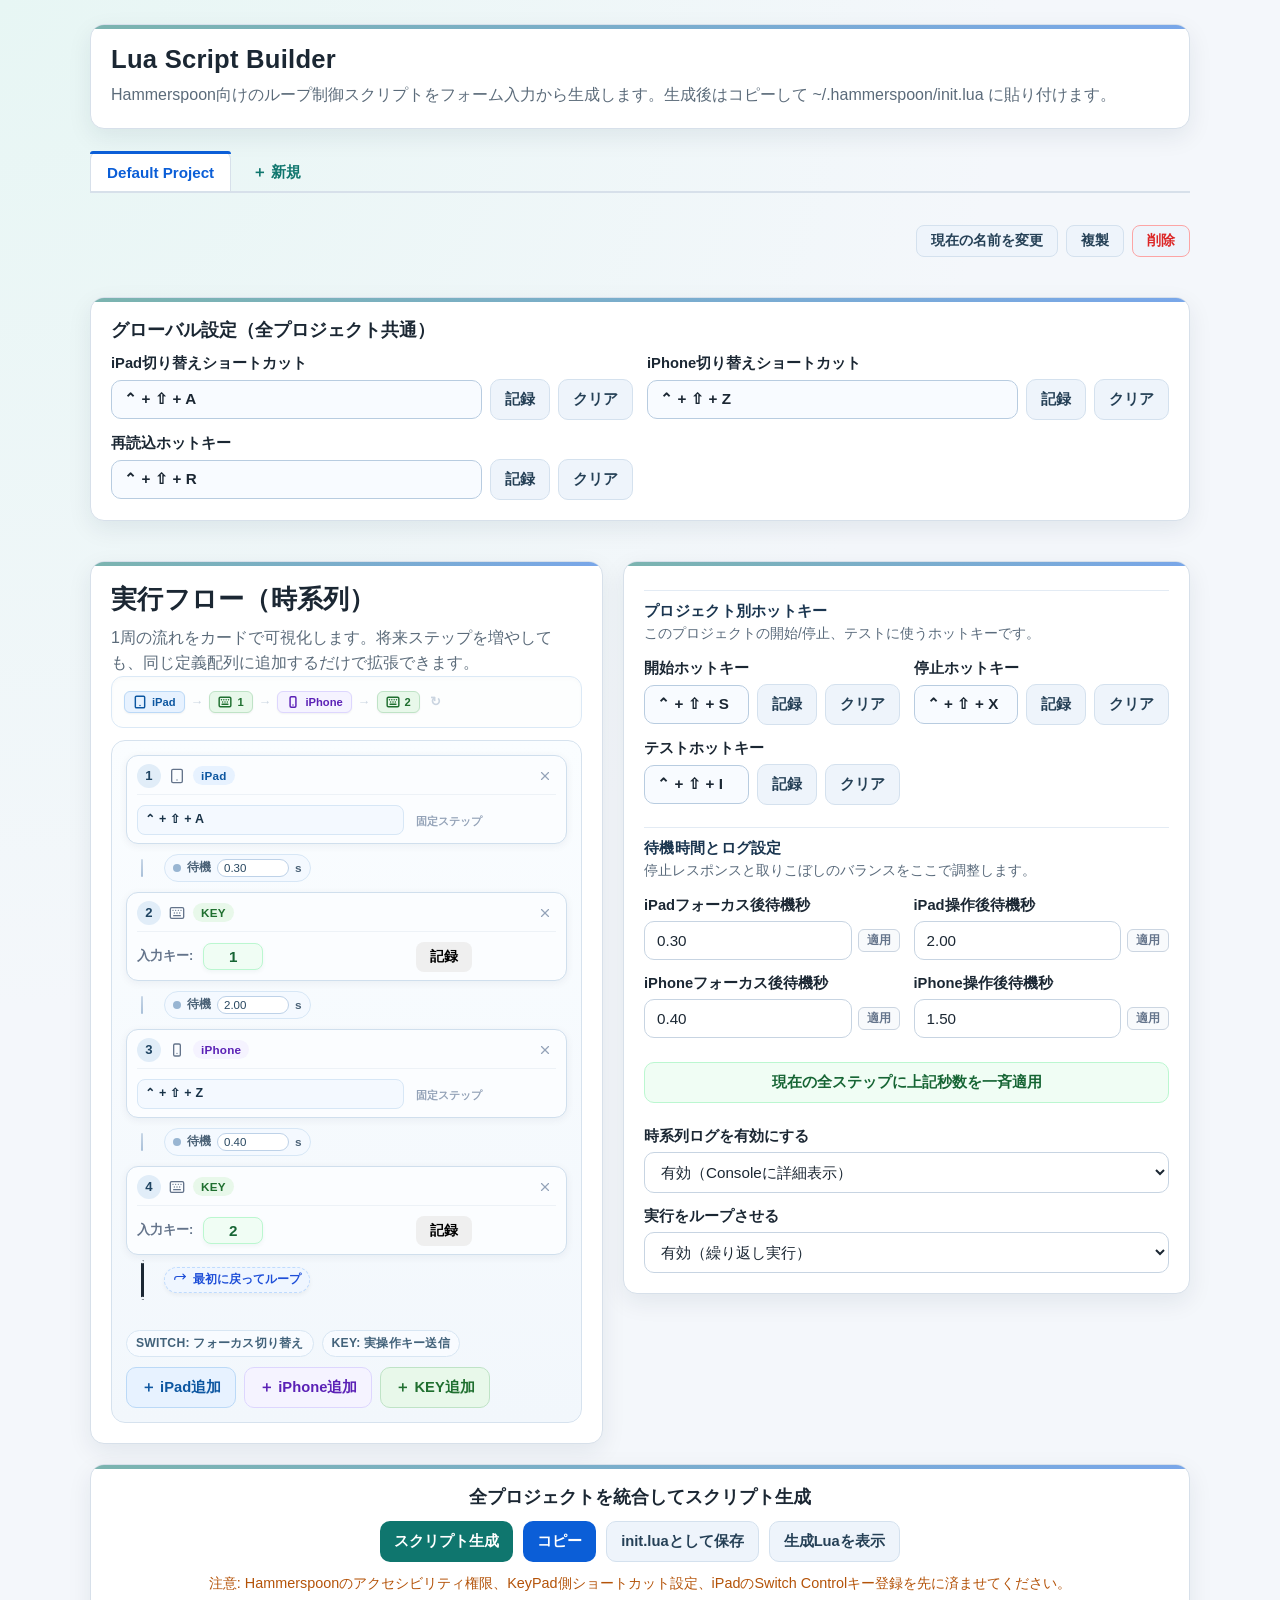
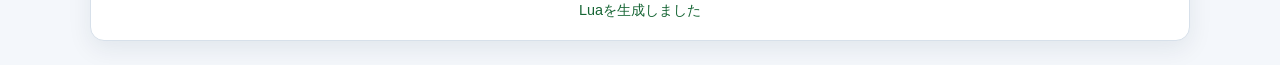
==== lua-script-builder.html @ 2d15adda "feat: Implement multi-project support and tabbed UI" ====
<!doctype html>
<html lang="ja">
<head>
  <meta charset="UTF-8">
  <meta name="viewport" content="width=device-width, initial-scale=1.0">
  <title>Lua Script Builder for Hammerspoon</title>
  <style>
    :root {
      --bg: #f4f7fb;
      --surface: #ffffff;
      --surface-soft: #fbfdff;
      --ink: #1b2733;
      --muted: #5b6b7a;
      --line: #d7e0ea;
      --accent: #0f766e;
      --accent-2: #0b5ed7;
      --warn: #b45309;
      --ok: #166534;
      --radius: 12px;
      --font-ui: "SF Pro Text", "Hiragino Sans", "Hiragino Kaku Gothic ProN", "Yu Gothic UI", "Yu Gothic", "Meiryo", -apple-system, BlinkMacSystemFont, sans-serif;
      --font-heading: "SF Pro Display", "Avenir Next", "Hiragino Sans", "Yu Gothic UI", sans-serif;
      --font-hotkey: -apple-system, BlinkMacSystemFont, "SF Pro Text", "SF Pro Symbols", "Apple Symbols", "Helvetica Neue", sans-serif;
    }

    * {
      box-sizing: border-box;
    }

    body {
      margin: 0;
      padding: 24px;
      font-family: var(--font-ui);
      background: radial-gradient(circle at 0% 0%, #e7f6f4 0%, var(--bg) 48%),
                  linear-gradient(135deg, #f7fbff 0%, #f4f7fb 100%);
      color: var(--ink);
    }

    .wrap {
      max-width: 1100px;
      margin: 0 auto;
      display: grid;
      gap: 20px;
      grid-template-columns: 1fr;
    }

    .main-columns {
      display: grid;
      gap: 20px;
      grid-template-columns: minmax(320px, 0.95fr) minmax(420px, 1.05fr);
      align-items: start;
    }

    .card {
      background: var(--surface);
      border: 1px solid var(--line);
      border-radius: 14px;
      box-shadow: 0 8px 24px rgba(18, 38, 63, 0.08);
      padding: 20px;
      position: relative;
      overflow: hidden;
    }

    .card::before {
      content: "";
      position: absolute;
      inset: 0 auto auto 0;
      width: 100%;
      height: 4px;
      background: linear-gradient(90deg, #0f766e 0%, #0b5ed7 100%);
      opacity: 0.55;
    }

    h1 {
      margin: 0 0 8px;
      font-size: 1.6rem;
      letter-spacing: 0.01em;
      font-family: var(--font-heading);
      font-weight: 700;
    }

    p {
      margin: 0;
      color: var(--muted);
      line-height: 1.6;
    }

    .grid {
      display: grid;
      gap: 14px;
      grid-template-columns: repeat(2, minmax(0, 1fr));
    }

    .span-2 {
      grid-column: 1 / -1;
    }

    .section-title {
      margin: 8px 0 0;
      padding-top: 8px;
      border-top: 1px solid #e3ebf4;
      font-size: 0.95rem;
      font-weight: 800;
      color: #1b3650;
      letter-spacing: 0.02em;
      font-family: var(--font-heading);
    }

    .section-note {
      margin: 0;
      font-size: 0.86rem;
      color: #5a6b7c;
    }

    .flow {
      margin: 0;
      padding-left: 20px;
      display: grid;
      gap: 8px;
    }

    .flow li {
      color: #1b2733;
      line-height: 1.45;
    }

    .flow strong {
      color: #0f5e92;
      font-weight: 700;
    }

    .flow-shell {
      margin-top: 12px;
      border: 1px solid #d6e2ee;
      border-radius: 14px;
      background: linear-gradient(180deg, #fafdff 0%, #f2f7fc 100%);
      padding: 14px;
    }

    .flow-track {
      display: grid;
      grid-template-columns: 1fr;
      gap: 10px;
    }

    .flow-step {
      border: 1px solid #d0dfed;
      background: var(--surface-soft);
      border-radius: 12px;
      padding: 8px 10px;
      box-shadow: 0 2px 8px rgba(18, 38, 63, 0.06);
      display: grid;
      gap: 6px;
    }

    .flow-step.dragging {
      opacity: 0.55;
      border-color: #86afd6;
      box-shadow: 0 0 0 2px #d8e8f8;
    }

    .flow-step.drop-before {
      box-shadow: inset 0 3px 0 #4d89c8;
    }

    .flow-step.drop-after {
      box-shadow: inset 0 -3px 0 #4d89c8;
    }

    .flow-connector {
      display: grid;
      grid-template-columns: 28px 1fr;
      gap: 8px;
      align-items: center;
      padding: 0 2px;
    }

    .flow-connector-dot {
      width: 6px;
      height: 6px;
      background: #94a3b8;
      border-radius: 50%;
    }

    /* Loop Indicator */
    .flow-loop-connector {
      margin-top: -5px;
      margin-bottom: 20px;
    }
    .flow-loop-line {
      border-left-style: dashed !important;
      height: 40px !important;
    }
    .flow-loop-pill {
      background: #eff6ff !important;
      color: #1d4ed8 !important;
      border: 1px dashed #bfdbfe !important;
      font-weight: 700;
      box-shadow: 0 2px 4px rgba(0,0,0,0.05);
    }

    .flow-connector-line {
      width: 2px;
      height: 18px;
      margin: 0 auto;
      border-radius: 999px;
      background: linear-gradient(180deg, #c8d7e7 0%, #a8bfd8 100%);
    }

    .flow-connector-pill {
      display: inline-flex;
      align-items: center;
      gap: 6px;
      width: fit-content;
      padding: 4px 8px;
      border-radius: 999px;
      background: #f4f9ff;
      border: 1px solid #d7e7f6;
      color: #4b6277;
      font-size: 0.74rem;
      font-weight: 700;
    }

    .flow-connector-pill input {
      width: 72px;
      padding: 2px 6px;
      font-size: 0.72rem;
      border-radius: 999px;
      border: 1px solid #bed2e8;
      background: #fff;
      color: #294861;
    }

    .flow-connector-dot {
      width: 8px;
      height: 8px;
      border-radius: 999px;
      background: #98b5d2;
      flex: 0 0 auto;
    }

    .flow-step-header {
      display: flex;
      align-items: center;
      justify-content: space-between;
      border-bottom: 1px solid #edf2f7;
      padding-bottom: 6px;
      margin-bottom: 4px;
    }

    .flow-step-title {
      display: flex;
      align-items: center;
      gap: 8px;
    }

    .flow-step-title svg {
      color: #64748b;
    }

    .flow-index {
      width: 24px;
      height: 24px;
      border-radius: 999px;
      background: #e1edf8;
      color: #1f4462;
      font-weight: 800;
      font-size: 0.82rem;
      display: inline-flex;
      align-items: center;
      justify-content: center;
      flex: 0 0 auto;
    }

    .flow-kind {
      font-size: 0.73rem;
      font-weight: 800;
      border-radius: 999px;
      padding: 3px 8px;
      letter-spacing: 0.02em;
    }

    .flow-kind-move {
      background: #e7f2ff;
      color: #0d57a1;
    }

    .flow-kind-iphone {
      background: #f5f3ff;
      color: #5b21b6;
    }

    .flow-kind-wait {
      background: #fff5db;
      color: #8e5a00;
    }

    .flow-kind-key {
      background: #e8f8ea;
      color: #1f6f2f;
    }



    .flow-value {
      margin: 0;
      padding: 4px 7px;
      border-radius: 8px;
      background: #f4f9ff;
      border: 1px solid #d7e7f6;
      font-family: Menlo, Monaco, Consolas, monospace;
      font-size: 0.78rem;
      color: #183247;
      white-space: nowrap;
      overflow: hidden;
      text-overflow: ellipsis;
    }

    /* Mini Flow Styles */
    .mini-flow-container {
      display: flex;
      flex-wrap: wrap;
      align-items: center;
      gap: 6px;
      padding: 12px;
      background: #fdfefe;
      border: 1px solid #dbe9f6;
      border-radius: 12px;
      margin-bottom: 12px;
      min-height: 52px;
      box-shadow: inset 0 2px 4px rgba(0,0,0,0.02);
    }

    .mini-step {
      display: flex;
      align-items: center;
      gap: 5px;
      padding: 3px 8px;
      border-radius: 6px;
      font-size: 0.7rem;
      font-weight: 800;
      white-space: nowrap;
      box-shadow: 0 1px 2px rgba(0,0,0,0.05);
    }

    .mini-step svg {
      width: 14px;
      height: 14px;
    }

    .mini-step-move { background: #e7f2ff; color: #0d57a1; border: 1px solid #bbd9f7; }
    .mini-step-iphone { background: #f5f3ff; color: #5b21b6; border: 1px solid #ddd6fe; }
    .mini-step-key { background: #e8f8ea; color: #1f6f2f; border: 1px solid #bfe3c6; }

    .mini-arrow {
      color: #cbd5e1;
      font-size: 0.8rem;
    }

    .flow-value-hotkey {
      font-family: var(--font-hotkey);
      font-weight: 600;
      letter-spacing: 0.02em;
    }

    .flow-step-body {
      display: grid;
      grid-template-columns: 1fr auto;
      gap: 12px;
      align-items: center;
    }

    .flow-value-container {
      flex: 1;
      min-width: 0;
    }

    .flow-edit-inline {
      flex: 0 0 auto;
      width: 140px;
    }

    .step-input {
      padding: 4px 8px;
      font-size: 0.8rem;
      border-radius: 6px;
      width: 100%;
      border: 1px solid #c7d4e2;
    }

    .icon-btn {
      padding: 4px;
      display: flex;
      align-items: center;
      justify-content: center;
      border-radius: 6px;
      background: transparent;
      border: none;
      color: #94a3b8;
      cursor: pointer;
    }

    .icon-btn:hover {
      background: #fee2e2;
      color: #ef4444;
    }

    .btn-apply-small {
      padding: 3px 8px;
      font-size: 0.72rem;
      border-radius: 6px;
      background: #f8fafc;
      border: 1px solid #cbd5e1;
      color: #64748b;
      cursor: pointer;
      font-weight: 700;
      white-space: nowrap;
      transition: all 0.15s;
    }

    .btn-apply-small:hover {
      background: #eff6ff;
      border-color: #3b82f6;
      color: #2563eb;
    }

    .input-with-btn {
      display: flex;
      gap: 6px;
      align-items: center;
    }

    .input-with-btn input {
      flex: 1;
      min-width: 0;
    }

    .flow-footer {
      margin-top: 10px;
      display: flex;
      flex-wrap: wrap;
      gap: 8px;
    }

    .flow-actions {
      margin-top: 10px;
      display: flex;
      gap: 8px;
      align-items: center;
      flex-wrap: wrap;
    }

    .flow-add-btn {
      font-weight: 800;
    }

    #btnFlowAddIPad {
      background: #e7f2ff;
      color: #0d57a1;
      border: 1px solid #bbd9f7;
    }

    #btnFlowAddIPhone {
      background: #f5f3ff;
      color: #5b21b6;
      border: 1px solid #ddd6fe;
    }

    #btnFlowAddKey {
      background: #e8f8ea;
      color: #1f6f2f;
      border: 1px solid #bfe3c6;
    }



    .flow-pill {
      padding: 4px 9px;
      border-radius: 999px;
      border: 1px solid #d8e6f3;
      background: #f8fbff;
      color: #42627a;
      font-size: 0.76rem;
      font-weight: 700;
      letter-spacing: 0.02em;
    }

    .row {
      display: grid;
      gap: 6px;
    }

    label {
      font-size: 0.92rem;
      color: var(--ink);
      font-weight: 600;
    }

    input, select {
      width: 100%;
      padding: 10px 12px;
      border: 1px solid #c7d4e2;
      border-radius: 10px;
      font-size: 0.95rem;
      color: var(--ink);
      background: #fff;
    }

    .hotkey-controls {
      display: grid;
      grid-template-columns: minmax(0, 1fr) auto auto;
      gap: 8px;
      align-items: center;
    }

    .hotkey-display {
      background: #f8fbff;
      border-color: #b8cce0;
      font-family: var(--font-hotkey);
      font-weight: 600;
      letter-spacing: 0.01em;
    }

    .record-btn.recording {
      background: #9a3412;
      color: #fff;
    }

    .step-key-row {
      display: flex;
      align-items: center;
      gap: 8px;
    }

    .step-key-badge {
      background: #f0fdf4;
      color: #166534;
      padding: 4px 12px;
      border-radius: 8px;
      font-family: var(--font-hotkey);
      font-weight: 800;
      font-size: 0.95rem;
      border: 1px solid #bbf7d0;
      min-width: 60px;
      text-align: center;
      box-shadow: 0 2px 4px rgba(22, 101, 52, 0.05);
    }

    .step-key-label-group {
      display: flex;
      align-items: center;
      gap: 10px;
    }

    .step-key-label {
      font-size: 0.8rem;
      color: #64748b;
      font-weight: 600;
    }

    .btn-small {
      padding: 6px 14px !important;
      font-size: 0.85rem !important;
      min-height: auto !important;
      font-weight: 700 !important;
      border-radius: 8px !important;
    }

    .mods {
      display: flex;
      gap: 12px;
      flex-wrap: wrap;
      margin-top: 4px;
    }

    .mods label {
      font-weight: 500;
      border: 1px solid #c7d4e2;
      border-radius: 999px;
      padding: 6px 10px;
      display: inline-flex;
      align-items: center;
      gap: 6px;
      cursor: pointer;
      user-select: none;
      background: #fbfdff;
    }

    .mods input {
      width: auto;
      margin: 0;
    }

    .actions {
      display: flex;
      flex-wrap: wrap;
      gap: 10px;
      margin-top: 8px;
    }

    button {
      border: 0;
      border-radius: 10px;
      padding: 10px 14px;
      font-size: 0.92rem;
      font-weight: 700;
      cursor: pointer;
      transition: transform 0.08s ease, opacity 0.15s ease;
    }

    button:hover {
      opacity: 0.9;
    }

    button:active {
      transform: translateY(1px);
    }

    .btn-main {
      background: var(--accent);
      color: #fff;
    }

    .btn-sub {
      background: var(--accent-2);
      color: #fff;
    }

    .btn-ghost {
      background: #eef4fb;
      color: #254056;
      border: 1px solid #d4e1ee;
    }

    .hint {
      margin-top: 8px;
      font-size: 0.9rem;
      color: var(--warn);
    }

    .ok {
      margin-top: 8px;
      font-size: 0.9rem;
      color: var(--ok);
      min-height: 1.2em;
    }

    textarea {
      width: 100%;
      min-height: 360px;
      border: 1px solid #c7d4e2;
      border-radius: 10px;
      padding: 12px;
      font-family: Menlo, Monaco, Consolas, monospace;
      font-size: 0.86rem;
      line-height: 1.5;
      color: #13222f;
      background: #fbfdff;
      resize: vertical;
    }

    .output-card {
      transition: opacity 0.18s ease;
    }

    .output-card.hidden {
      display: none;
    }

    @media (max-width: 860px) {
      .grid {
        grid-template-columns: 1fr;
      }

      .main-columns {
        grid-template-columns: 1fr;
      }

      .flow-step-body {
        grid-template-columns: 1fr;
      }

      .flow-edit-inline {
        width: 100%;
      }

      body {
        padding: 14px;
      }
    }

    .tabs-container {
      display: flex;
      gap: 4px;
      overflow-x: auto;
      border-bottom: 2px solid #d7e0ea;
      margin-bottom: 12px;
      padding-bottom: 0;
    }

    .tab {
      padding: 10px 16px;
      background: transparent;
      border: 1px solid transparent;
      border-bottom: none;
      border-radius: 8px 8px 0 0;
      color: #5b6b7a;
      font-weight: 600;
      cursor: pointer;
      font-size: 0.95rem;
      white-space: nowrap;
      position: relative;
      bottom: -2px;
    }

    .tab:hover {
      background: #eef4fb;
    }

    .tab.active {
      background: var(--surface);
      color: var(--accent-2);
      border-color: #d7e0ea;
      border-bottom-color: var(--surface);
      font-weight: 800;
    }
    
    .tab.active::before {
      content: "";
      position: absolute;
      top: -1px;
      left: -1px;
      right: -1px;
      height: 3px;
      background: var(--accent-2);
      border-radius: 8px 8px 0 0;
    }

    .tab-add {
      color: var(--accent);
    }
  </style>
</head>
<body>
  <div class="wrap">
    <section class="card">
      <h1>Lua Script Builder</h1>
      <p>Hammerspoon向けのループ制御スクリプトをフォーム入力から生成します。生成後はコピーして ~/.hammerspoon/init.lua に貼り付けます。</p>
    </section>

    <div class="tabs-container" id="projectTabs"></div>
    <div style="display: flex; gap: 8px; justify-content: flex-end; margin-bottom: 20px;">
      <button id="btnRenameProject" class="btn-ghost btn-small">現在の名前を変更</button>
      <button id="btnDuplicateProject" class="btn-ghost btn-small">複製</button>
      <button id="btnDeleteProject" class="btn-ghost btn-small" style="color: #dc2626; border-color: #fca5a5;">削除</button>
    </div>

    <section class="card" style="margin-bottom: 20px;">
      <h2 style="font-size: 1.1rem; margin-top: 0; margin-bottom: 12px; font-family: var(--font-heading);">グローバル設定（全プロジェクト共通）</h2>
      <div class="grid">
        <div class="row">
          <label for="ipadMoveHotkeyDisplay">iPad切り替えショートカット</label>
          <div class="hotkey-controls">
            <input id="ipadMoveHotkeyDisplay" class="hotkey-display" readonly />
            <button type="button" class="btn-ghost record-btn" data-hotkey="ipadMove">記録</button>
            <button type="button" class="btn-ghost clear-btn" data-hotkey="ipadMove">クリア</button>
          </div>
        </div>
        <div class="row">
          <label for="iphoneMoveHotkeyDisplay">iPhone切り替えショートカット</label>
          <div class="hotkey-controls">
            <input id="iphoneMoveHotkeyDisplay" class="hotkey-display" readonly />
            <button type="button" class="btn-ghost record-btn" data-hotkey="iphoneMove">記録</button>
            <button type="button" class="btn-ghost clear-btn" data-hotkey="iphoneMove">クリア</button>
          </div>
        </div>
        <div class="row">
          <label for="reloadHotkeyDisplay">再読込ホットキー</label>
          <div class="hotkey-controls">
            <input id="reloadHotkeyDisplay" class="hotkey-display" readonly />
            <button type="button" class="btn-ghost record-btn" data-hotkey="reload">記録</button>
            <button type="button" class="btn-ghost clear-btn" data-hotkey="reload">クリア</button>
          </div>
        </div>
      </div>
    </section>

      <div class="main-columns">
        <section class="card">
          <h1>実行フロー（時系列）</h1>
          <p>1周の流れをカードで可視化します。将来ステップを増やしても、同じ定義配列に追加するだけで拡張できます。</p>
          <div class="mini-flow-container" id="miniFlow"></div>
          <div class="flow-shell">
            <div class="flow-track" id="flowTrack"></div>
            <div class="flow-footer">
              <span class="flow-pill">SWITCH: フォーカス切り替え</span>
              <span class="flow-pill">KEY: 実操作キー送信</span>
            </div>
             <div class="flow-actions">
               <button type="button" class="flow-add-btn" id="btnFlowAddIPad">＋ iPad追加</button>
               <button type="button" class="flow-add-btn" id="btnFlowAddIPhone">＋ iPhone追加</button>
               <button type="button" class="flow-add-btn" id="btnFlowAddKey">＋ KEY追加</button>
             </div>
        </div>
        </section>

        <section class="card">
          <div class="grid">
            <div class="span-2">
              <p class="section-title">プロジェクト別ホットキー</p>
              <p class="section-note">このプロジェクトの開始/停止、テストに使うホットキーです。</p>
            </div>

            <div class="row">
              <label for="startHotkeyDisplay">開始ホットキー</label>
              <div class="hotkey-controls">
                <input id="startHotkeyDisplay" class="hotkey-display" readonly />
                <button type="button" class="btn-ghost record-btn" data-hotkey="start">記録</button>
                <button type="button" class="btn-ghost clear-btn" data-hotkey="start">クリア</button>
              </div>
          </div>

            <div class="row">
              <label for="stopHotkeyDisplay">停止ホットキー</label>
              <div class="hotkey-controls">
                <input id="stopHotkeyDisplay" class="hotkey-display" readonly />
                <button type="button" class="btn-ghost record-btn" data-hotkey="stop">記録</button>
                <button type="button" class="btn-ghost clear-btn" data-hotkey="stop">クリア</button>
              </div>
          </div>

            <div class="row">
              <label for="testHotkeyDisplay">テストホットキー</label>
              <div class="hotkey-controls">
                <input id="testHotkeyDisplay" class="hotkey-display" readonly />
                <button type="button" class="btn-ghost record-btn" data-hotkey="test">記録</button>
                <button type="button" class="btn-ghost clear-btn" data-hotkey="test">クリア</button>
              </div>
          </div>

            <div class="span-2">
              <p class="section-title">待機時間とログ設定</p>
              <p class="section-note">停止レスポンスと取りこぼしのバランスをここで調整します。</p>
            </div>

            <div class="row">
              <label for="settleIPad">iPadフォーカス後待機秒</label>
              <div class="input-with-btn">
                <input id="settleIPad" type="number" min="0" step="0.05" value="0.30" />
                <button type="button" class="btn-apply-small btn-apply-individual" data-type="settleIPad">適用</button>
              </div>
            </div>

            <div class="row">
              <label for="waitIPad">iPad操作後待機秒</label>
              <div class="input-with-btn">
                <input id="waitIPad" type="number" min="0" step="0.1" value="2.00" />
                <button type="button" class="btn-apply-small btn-apply-individual" data-type="waitIPad">適用</button>
              </div>
            </div>

            <div class="row">
              <label for="settleIPhone">iPhoneフォーカス後待機秒</label>
              <div class="input-with-btn">
                <input id="settleIPhone" type="number" min="0" step="0.05" value="0.40" />
                <button type="button" class="btn-apply-small btn-apply-individual" data-type="settleIPhone">適用</button>
              </div>
            </div>

            <div class="row">
              <label for="waitIPhone">iPhone操作後待機秒</label>
              <div class="input-with-btn">
                <input id="waitIPhone" type="number" min="0" step="0.1" value="1.50" />
                <button type="button" class="btn-apply-small btn-apply-individual" data-type="waitIPhone">適用</button>
              </div>
            </div>

            <div class="row span-2" style="margin: 10px 0;">
              <button type="button" class="btn-ghost" id="btnApplyAllWait" style="background: #f0fdf4; border-color: #bbf7d0; color: #166534; font-weight: 700; width: 100%;">
                現在の全ステップに上記秒数を一斉適用
              </button>
            </div>

            <div class="row span-2">
              <label for="enableTimelineLog">時系列ログを有効にする</label>
              <select id="enableTimelineLog">
                <option value="true" selected>有効（Consoleに詳細表示）</option>
                <option value="false">無効（最小表示）</option>
              </select>
            </div>

            <div class="row span-2">
              <label for="enableLoop">実行をループさせる</label>
              <select id="enableLoop">
                <option value="true" selected>有効（繰り返し実行）</option>
                <option value="false">無効（1回だけ実行）</option>
              </select>
            </div>



          </div>
        </section>
      </div>

      <section class="card" style="display: flex; flex-direction: column; align-items: center; text-align: center;">
        <h2 style="font-size: 1.1rem; margin-top: 0; margin-bottom: 12px; font-family: var(--font-heading);">全プロジェクトを統合してスクリプト生成</h2>
        <div class="actions" style="justify-content: center; margin-top: 0;">
          <button class="btn-main" id="btnGenerate">スクリプト生成</button>
          <button class="btn-sub" id="btnCopy">コピー</button>
          <button class="btn-ghost" id="btnDownload">init.luaとして保存</button>
          <button class="btn-ghost" id="btnToggleOutput">生成Luaを表示</button>
        </div>
        <div class="hint" style="margin-top: 12px;">注意: Hammerspoonのアクセシビリティ権限、KeyPad側ショートカット設定、iPadのSwitch Controlキー登録を先に済ませてください。</div>
        <div class="ok" id="status"></div>
      </section>

      <section class="card output-card hidden" id="outputCard">
      <div class="row">
        <label for="output">生成されたLua</label>
        <textarea id="output" spellcheck="false"></textarea>
      </div>
    </section>
  </div>

  <script>
    function num(id, fallback) {
      const v = Number(document.getElementById(id).value);
      return Number.isFinite(v) ? v : fallback;
    }

    function txt(id, fallback) {
      const v = document.getElementById(id).value.trim();
      return v || fallback;
    }

    function luaString(s) {
      return s.replace(/\\/g, "\\\\").replace(/"/g, "\\\"");
    }

    function escapeHtml(s) {
      return String(s)
        .replace(/&/g, "&amp;")
        .replace(/</g, "&lt;")
        .replace(/>/g, "&gt;")
        .replace(/"/g, "&quot;")
        .replace(/'/g, "&#39;");
    }

    const hotkeys = {
      ipadMove: { key: "a", mods: ["ctrl", "shift"] },
      iphoneMove: { key: "z", mods: ["ctrl", "shift"] },
      start: { key: "s", mods: ["ctrl", "shift"] },
      stop: { key: "x", mods: ["ctrl", "shift"] },
      reload: { key: "r", mods: ["ctrl", "shift"] },
      test: { key: "i", mods: ["ctrl", "shift"] }
    };

    const hotkeyLabels = {
      ipadMove: "iPad切り替え",
      iphoneMove: "iPhone切り替え",
      start: "開始",
      stop: "停止",
      reload: "再読込",
      test: "テスト"
    };

    const hotkeyDisplayIds = {
      ipadMove: "ipadMoveHotkeyDisplay",
      iphoneMove: "iphoneMoveHotkeyDisplay",
      start: "startHotkeyDisplay",
      stop: "stopHotkeyDisplay",
      reload: "reloadHotkeyDisplay",
      test: "testHotkeyDisplay"
    };

    const NEW_STORAGE_KEY = "lua_builder_projects_v1";
    const OLD_STORAGE_KEY = "lua_builder_settings_v1";

    let projects = {};
    let activeProjectId = null;
    let globalSettings = {
      reloadHotkey: { key: "r", mods: ["ctrl", "shift"] },
      ipadMove: { key: "a", mods: ["ctrl", "shift"] },
      iphoneMove: { key: "z", mods: ["ctrl", "shift"] }
    };

    function flushActiveProject() {
      if (!activeProjectId || !projects[activeProjectId]) return;
      projects[activeProjectId].hotkeys = {
        start: hotkeys.start,
        stop: hotkeys.stop,
        test: hotkeys.test
      };
      projects[activeProjectId].flowSteps = [...flowSteps];
      projects[activeProjectId].stepIdSeq = stepIdSeq;
      projects[activeProjectId].templateStepIds = {...templateStepIds};
      projects[activeProjectId].config = {
        settleIPad: document.getElementById("settleIPad").value,
        waitIPad: document.getElementById("waitIPad").value,
        settleIPhone: document.getElementById("settleIPhone").value,
        waitIPhone: document.getElementById("waitIPhone").value,
        enableTimelineLog: document.getElementById("enableTimelineLog").value,
        enableLoop: document.getElementById("enableLoop").value
      };
    }

    function loadProjectState(projectId) {
      if (!projects[projectId]) return;
      activeProjectId = projectId;
      const p = projects[projectId];
      
      if (p.hotkeys) {
        Object.keys(p.hotkeys).forEach(k => {
          if (k !== "ipadMove" && k !== "iphoneMove" && k !== "reload") {
            hotkeys[k] = p.hotkeys[k];
          }
        });
      }
      flowSteps = p.flowSteps || [];
      stepIdSeq = p.stepIdSeq || 1;
      templateStepIds = p.templateStepIds || {};
      
      if (p.config) {
        const c = p.config;
        if (c.settleIPad) document.getElementById("settleIPad").value = c.settleIPad;
        if (c.waitIPad) document.getElementById("waitIPad").value = c.waitIPad;
        if (c.settleIPhone) document.getElementById("settleIPhone").value = c.settleIPhone;
        if (c.waitIPhone) document.getElementById("waitIPhone").value = c.waitIPhone;
        if (c.enableTimelineLog) document.getElementById("enableTimelineLog").value = c.enableTimelineLog;
        if (c.enableLoop) document.getElementById("enableLoop").value = c.enableLoop;
      }
      
      refreshFlowViews();
      renderHotkeys();
      updateProjectTabs();
    }

    function updateProjectTabs() {
      const container = document.getElementById("projectTabs");
      if (!container) return;
      container.innerHTML = "";
      Object.values(projects).forEach(p => {
        const btn = document.createElement("button");
        btn.className = "tab";
        if (p.id === activeProjectId) btn.classList.add("active");
        btn.textContent = p.name;
        btn.addEventListener("click", () => {
          if (p.id === activeProjectId) return;
          flushActiveProject();
          loadProjectState(p.id);
          saveToStorage();
        });
        container.appendChild(btn);
      });
      const addBtn = document.createElement("button");
      addBtn.className = "tab tab-add";
      addBtn.textContent = "＋ 新規";
      addBtn.addEventListener("click", () => {
        const name = prompt("新しいプロジェクト名を入力してください", "New Project");
        if (name) {
          createNewProject(name);
        }
      });
      container.appendChild(addBtn);
    }

    function createNewProject(name) {
      const id = "proj-" + Date.now();
      projects[id] = {
        id,
        name: name || "New Project",
        hotkeys: {
          ipadMove: { key: "a", mods: ["ctrl", "shift"] },
          iphoneMove: { key: "z", mods: ["ctrl", "shift"] },
          start: { key: "s", mods: ["ctrl", "shift"] },
          stop: { key: "x", mods: ["ctrl", "shift"] },
          test: { key: "i", mods: ["ctrl", "shift"] }
        },
        flowSteps: [],
        stepIdSeq: 1,
        templateStepIds: {},
        config: {
          settleIPad: "0.30", waitIPad: "2.00",
          settleIPhone: "0.40", waitIPhone: "1.50",
          enableTimelineLog: "true", enableLoop: "true"
        }
      };
      loadProjectState(id);
      saveToStorage();
    }

    function saveToStorage() {
      flushActiveProject();
      globalSettings.reloadHotkey = hotkeys.reload;
      globalSettings.ipadMove = hotkeys.ipadMove;
      globalSettings.iphoneMove = hotkeys.iphoneMove;
      const data = {
        activeProjectId,
        projects,
        globalSettings
      };
      localStorage.setItem(NEW_STORAGE_KEY, JSON.stringify(data));
    }

    function loadFromStorage() {
      const newJson = localStorage.getItem(NEW_STORAGE_KEY);
      if (newJson) {
        try {
          const data = JSON.parse(newJson);
          projects = data.projects || {};
          activeProjectId = data.activeProjectId;
          if (data.globalSettings) {
             if (data.globalSettings.reloadHotkey) {
               globalSettings.reloadHotkey = data.globalSettings.reloadHotkey;
               hotkeys.reload = globalSettings.reloadHotkey;
             }
             if (data.globalSettings.ipadMove) {
               globalSettings.ipadMove = data.globalSettings.ipadMove;
               hotkeys.ipadMove = globalSettings.ipadMove;
             }
             if (data.globalSettings.iphoneMove) {
               globalSettings.iphoneMove = data.globalSettings.iphoneMove;
               hotkeys.iphoneMove = globalSettings.iphoneMove;
             }
          }
          if (activeProjectId && projects[activeProjectId]) {
             loadProjectState(activeProjectId);
          } else {
             const firstKey = Object.keys(projects)[0];
             if (firstKey) loadProjectState(firstKey);
          }
          return true;
        } catch(e) {
          console.error("Failed to load new storage format", e);
        }
      }
      
      // Fallback/Migration from old storage
      const oldJson = localStorage.getItem(OLD_STORAGE_KEY);
      if (oldJson) {
        try {
          const oldData = JSON.parse(oldJson);
          const defaultId = "proj-" + Date.now();
          projects[defaultId] = {
            id: defaultId,
            name: "Default Project",
            hotkeys: oldData.hotkeys || {},
            flowSteps: oldData.flowSteps || [],
            config: oldData.config || {},
            stepIdSeq: oldData.stepIdSeq || 1,
            templateStepIds: oldData.templateStepIds || {}
          };
          if (oldData.hotkeys) {
             if (oldData.hotkeys.reload) {
               globalSettings.reloadHotkey = oldData.hotkeys.reload;
               hotkeys.reload = oldData.hotkeys.reload;
             }
             if (oldData.hotkeys.ipadMove) {
               globalSettings.ipadMove = oldData.hotkeys.ipadMove;
               hotkeys.ipadMove = oldData.hotkeys.ipadMove;
             }
             if (oldData.hotkeys.iphoneMove) {
               globalSettings.iphoneMove = oldData.hotkeys.iphoneMove;
               hotkeys.iphoneMove = oldData.hotkeys.iphoneMove;
             }
          }
          activeProjectId = defaultId;
          loadProjectState(defaultId);
          saveToStorage();
          return true;
        } catch (e) {
          console.error("Failed to migrate from old storage", e);
        }
      }
      return false;
    }

    let recordingTarget = null;
    let recordingStepId = null;
    let stepIdSeq = 1;
    let flowSteps = [];
    let templateStepIds = {};

    function nextStepId() {
      const id = stepIdSeq;
      stepIdSeq += 1;
      return id;
    }

    function defaultTitleByKind(kind) {
      if (kind === "move") return "切り替えショートカット送信";
      return "キー送信";
    }

    function defaultWaitSecondsForIndex(index) {
      return index % 2 === 0 ? 0.30 : 0.40;
    }

    function normalizeWaitAfter(value, fallback) {
      const numValue = Number(value);
      if (Number.isFinite(numValue) && numValue >= 0) return numValue;
      return fallback;
    }

    function normalizeStep(step) {
      const s = {
        id: step.id,
        kind: step.kind,
        phase: (step.phase || "Custom").trim() || "Custom",
        title: (step.title || defaultTitleByKind(step.kind)).trim() || defaultTitleByKind(step.kind)
      };

      if (s.kind === "move") {
        s.moveHotkey = step.moveHotkey || "ipadMove";
      } else {
        s.kind = "key";
        s.key = (step.key || "space").trim().toLowerCase() || "space";
      }
      s.waitAfter = normalizeWaitAfter(step.waitAfter, 0.25);
      return s;
    }

    function createDefaultSteps() {
      const created = [
        normalizeStep({ id: nextStepId(), kind: "move", phase: "iPad", title: "iPadへ切り替え", moveHotkey: "ipadMove", waitAfter: num("settleIPad", 0.30) }),
        normalizeStep({ id: nextStepId(), kind: "key", phase: "iPad", title: "iPadキー送信", key: "1", waitAfter: num("waitIPad", 2.00) }),
        normalizeStep({ id: nextStepId(), kind: "move", phase: "iPhone", title: "iPhoneへ切り替え", moveHotkey: "iphoneMove", waitAfter: num("settleIPhone", 0.40) }),
        normalizeStep({ id: nextStepId(), kind: "key", phase: "iPhone", title: "iPhoneキー送信", key: "2", waitAfter: num("waitIPhone", 1.50) })
      ];

      templateStepIds = {
        settleIPad: created[0].id,
        waitIPad: created[1].id,
        settleIPhone: created[2].id,
        waitIPhone: created[3].id
      };

      return created;
    }

    function findStepById(stepId) {
      return flowSteps.find(step => step.id === stepId);
    }

    function syncWaitInputsToSteps() {
      const settleIPadStep = findStepById(templateStepIds.settleIPad);
      const waitIPadStep = findStepById(templateStepIds.waitIPad);
      const settleIPhoneStep = findStepById(templateStepIds.settleIPhone);
      const waitIPhoneStep = findStepById(templateStepIds.waitIPhone);

      if (settleIPadStep) settleIPadStep.waitAfter = num("settleIPad", 0.30);
      if (waitIPadStep) waitIPadStep.waitAfter = num("waitIPad", 2.00);
      if (settleIPhoneStep) settleIPhoneStep.waitAfter = num("settleIPhone", 0.40);
      if (waitIPhoneStep) waitIPhoneStep.waitAfter = num("waitIPhone", 1.50);
    }

    function stepMeta(step) {
      if (step.kind === "move") return "接続ステップ";
      return "実行ステップ";
    }

    function stepValueText(step) {
      if (step.kind === "move") {
        const hk = hotkeys[step.moveHotkey] || { key: "", mods: [] };
        const label = hotkeyLabels[step.moveHotkey] || "未設定";
        return `${label}: ${hotkeyToDisplay(hk)}`;
      }
      return step.key;
    }

    function modsToLua(mods) {
      if (mods.length === 0) {
        return "{}";
      }
      return "{" + mods.map(m => `\"${m}\"`).join(", ") + "}";
    }

    function modsToDisplay(mods) {
      const map = { ctrl: "⌃", alt: "⌥", cmd: "⌘", shift: "⇧" };
      return mods.map(m => map[m] || m);
    }

    function keyToDisplay(key) {
      const map = { return: "Enter", escape: "Esc", space: "Space", delete: "Backspace", tab: "Tab", up: "ArrowUp", down: "ArrowDown", left: "ArrowLeft", right: "ArrowRight" };
      if (map[key]) return map[key];
      if (/^f\d+$/i.test(key)) return key.toUpperCase();
      return key.length === 1 ? key.toUpperCase() : key;
    }

    function hotkeyToDisplay(hk) {
      const parts = modsToDisplay(hk.mods);
      parts.push(keyToDisplay(hk.key));
      return parts.join(" + ");
    }

    function renderHotkeys() {
      Object.keys(hotkeys).forEach(name => {
        const input = document.getElementById(hotkeyDisplayIds[name]);
        if (input) {
          input.value = hotkeyToDisplay(hotkeys[name]);
        }
      });

      document.querySelectorAll(".record-btn").forEach(btn => {
        const target = btn.dataset.hotkey;
        btn.classList.toggle("recording", recordingTarget === target);
        btn.textContent = recordingTarget === target ? "入力待ち" : "記録";
      });
    }

    function normalizeKey(event) {
      const keyMap = {
        " ": "space",
        Enter: "return",
        Escape: "escape",
        Backspace: "delete",
        Tab: "tab",
        ArrowUp: "up",
        ArrowDown: "down",
        ArrowLeft: "left",
        ArrowRight: "right"
      };

      if (keyMap[event.key]) {
        return keyMap[event.key];
      }

      if (/^F\d{1,2}$/i.test(event.key)) {
        return event.key.toLowerCase();
      }

      if (event.key.length === 1) {
        return event.key.toLowerCase();
      }

      return null;
    }

    function captureHotkey(event) {
      if (!recordingTarget && !recordingStepId) return;
 
      event.preventDefault();
      event.stopPropagation();
 
      const isModifierOnly = ["Shift", "Control", "Alt", "Meta"].includes(event.key);
      if (isModifierOnly) return;
 
      const key = normalizeKey(event);
      if (!key) {
        setStatus("未対応のキーです。別のキーで試してください");
        return;
      }
 
      if (recordingTarget) {
        const mods = [];
        if (event.ctrlKey) mods.push("ctrl");
        if (event.altKey) mods.push("alt");
        if (event.metaKey) mods.push("cmd");
        if (event.shiftKey) mods.push("shift");
 
        hotkeys[recordingTarget] = { key, mods };
        setStatus(hotkeyLabels[recordingTarget] + "ホットキーを更新しました");
        recordingTarget = null;
        renderHotkeys();
        saveToStorage();
      } else if (recordingStepId) {
        const id = recordingStepId;
        recordingStepId = null;
        updateStepField(id, "key", key);
        setStatus("ステップのキーを更新しました: " + keyToDisplay(key));
      }
    }

    function ensureHotkey(name) {
      const hk = hotkeys[name];
      return hk && typeof hk.key === "string" && hk.key.length > 0;
    }

    function generateLua() {
      flushActiveProject();

      if (Object.keys(projects).length === 0) {
        throw new Error("プロジェクトがありません。");
      }

      if (!globalSettings.reloadHotkey || !globalSettings.reloadHotkey.key) {
        throw new Error("再読込ホットキーが未設定です。");
      }

      const reloadModsLua = modsToLua(globalSettings.reloadHotkey.mods);
      const reloadKeyLua = luaString(globalSettings.reloadHotkey.key);

      let lua = `-- ==========================================
-- 共通ライブラリ・ファクトリ関数
-- ==========================================
local function nowTimestamp()
  local t = hs.timer.secondsSinceEpoch()
  local sec = math.floor(t)
  local ms = math.floor((t - sec) * 1000)
  return os.date("%H:%M:%S", sec) .. string.format(".%03d", ms)
end

local function logStep(enableTimelineLog, cycleCount, step, detail)
  if not enableTimelineLog then return end
  local msg = string.format("%s | cycle=%d | %s", nowTimestamp(), cycleCount, step)
  if detail and detail ~= "" then
    msg = msg .. " | " .. detail
  end
  print(msg)
end

local function createSequence(config)
  local running = false
  local cycleCount = 0
  
  local function testIPadTransfer()
    if #config.steps > 0 and config.steps[1].type == "move" then
      hs.eventtap.keyStroke(config.steps[1].mods, config.steps[1].key, 0)
      hs.alert.show("[" .. config.name .. "] Sent first SWITCH step")
    else
      hs.alert.show("[" .. config.name .. "] First step is not SWITCH")
    end
  end

  local function runCycle()
    if not running then
      logStep(config.enableTimelineLog, cycleCount, "STOP_DETECTED", "cycle entry")
      return
    end

    cycleCount = cycleCount + 1
    logStep(config.enableTimelineLog, cycleCount, "CYCLE_BEGIN", "started (" .. config.name .. ")")

    local function runStep(index)
      if not running then
        logStep(config.enableTimelineLog, cycleCount, "STOP_DETECTED", "before step " .. tostring(index))
        return
      end

      if index > #config.steps then
        logStep(config.enableTimelineLog, cycleCount, "CYCLE_END", "completed")
        if config.enableLoop then
          runCycle()
        else
          running = false
          hs.alert.show("[" .. config.name .. "] Sequence complete")
        end
        return
      end

      local step = config.steps[index]
      logStep(config.enableTimelineLog, cycleCount, "STEP_BEGIN", string.format("id=%d type=%s label=%s", step.id, step.type, step.label))

      if step.type == "move" then
        hs.eventtap.keyStroke(step.mods, step.key, 0)
      else
        hs.eventtap.keyStroke({}, step.key, 0)
      end

      logStep(config.enableTimelineLog, cycleCount, "STEP_END", step.type)

      local waitSeconds = step.waitAfter or 0.25
      logStep(config.enableTimelineLog, cycleCount, "WAIT_START", string.format("%s %.2fs", step.label, waitSeconds))
      hs.timer.doAfter(waitSeconds, function()
        if not running then
          logStep(config.enableTimelineLog, cycleCount, "STOP_DETECTED", "after wait " .. step.label)
          return
        end
        logStep(config.enableTimelineLog, cycleCount, "WAIT_END", step.label)
        if index < #config.steps then
          runStep(index + 1)
        else
          logStep(config.enableTimelineLog, cycleCount, "CYCLE_END", "completed")
          if config.enableLoop then
            runCycle()
          else
            running = false
            hs.alert.show("[" .. config.name .. "] Sequence complete")
          end
        end
      end)
    end

    runStep(1)
  end

  local function startLoop()
    if running then
      hs.alert.show("[" .. config.name .. "] Loop already running")
      return
    end
    cycleCount = 0
    running = true
    logStep(config.enableTimelineLog, cycleCount, "LOOP_START", "requested")
    hs.alert.show("[" .. config.name .. "] Loop start")
    runCycle()
  end

  local function stopLoop()
    if not running then
      hs.alert.show("[" .. config.name .. "] Loop already stopped")
      return
    end
    running = false
    logStep(config.enableTimelineLog, cycleCount, "LOOP_STOP", "requested")
    hs.alert.show("[" .. config.name .. "] Loop stop")
  end

  return {
    start = startLoop,
    stop = stopLoop,
    test = testIPadTransfer
  }
end

-- ==========================================
-- プロジェクト別設定とバインディング
-- ==========================================
`;

      let hasErrors = false;
      let errorMsgs = [];

      Object.values(projects).forEach((p, index) => {
        if (!p.hotkeys || !p.hotkeys.start || !p.hotkeys.start.key) {
          errorMsgs.push(`プロジェクト「${p.name}」: 開始ホットキーが未設定です。`);
          hasErrors = true;
          return;
        }
        if (!p.hotkeys.stop || !p.hotkeys.stop.key) {
          errorMsgs.push(`プロジェクト「${p.name}」: 停止ホットキーが未設定です。`);
          hasErrors = true;
          return;
        }
        if (!p.hotkeys.test || !p.hotkeys.test.key) {
          errorMsgs.push(`プロジェクト「${p.name}」: テストホットキーが未設定です。`);
          hasErrors = true;
          return;
        }
        if (!p.flowSteps || p.flowSteps.length === 0) {
          errorMsgs.push(`プロジェクト「${p.name}」: ステップが1つもありません。`);
          hasErrors = true;
          return;
        }

        const normalizedSteps = p.flowSteps.map(step => normalizeStep(step));
        
        let stepsLua = "";
        try {
          stepsLua = normalizedSteps.map(step => {
            if (step.kind === "move") {
              const hk = globalSettings[step.moveHotkey];
              if (!hk || !hk.key) {
                throw new Error(`SWITCHステップで使用するホットキーが未設定です: ${step.title}`);
              }
              return `    { id = ${step.id}, type = "move", label = "${luaString(step.title)}", mods = ${modsToLua(hk.mods)}, key = "${luaString(hk.key)}", waitAfter = ${normalizeWaitAfter(step.waitAfter, 0.25).toFixed(2)} },`;
            }
            if (!step.key || !step.key.trim()) {
              throw new Error(`KEYステップのキーが未設定です: ${step.title}`);
            }
            return `    { id = ${step.id}, type = "key", label = "${luaString(step.title)}", key = "${luaString(step.key)}", waitAfter = ${normalizeWaitAfter(step.waitAfter, 0.25).toFixed(2)} },`;
          }).join("\n");
        } catch(e) {
          errorMsgs.push(`プロジェクト「${p.name}」: ` + e.message);
          hasErrors = true;
          return;
        }

        const pId = "proj_" + index;
        const enableTimelineLog = (p.config && p.config.enableTimelineLog) === "true";
        const enableLoop = (p.config && p.config.enableLoop) === "true";

        lua += `\n-- [${p.name}]\n`;
        lua += `local seq_${pId} = createSequence({\n`;
        lua += `  name = "${luaString(p.name)}",\n`;
        lua += `  enableTimelineLog = ${enableTimelineLog ? "true" : "false"},\n`;
        lua += `  enableLoop = ${enableLoop ? "true" : "false"},\n`;
        lua += `  steps = {\n${stepsLua}\n  }\n`;
        lua += `})\n`;

        lua += `hs.hotkey.bind(${modsToLua(p.hotkeys.start.mods)}, "${luaString(p.hotkeys.start.key)}", seq_${pId}.start)\n`;
        lua += `hs.hotkey.bind(${modsToLua(p.hotkeys.stop.mods)}, "${luaString(p.hotkeys.stop.key)}", seq_${pId}.stop)\n`;
        lua += `hs.hotkey.bind(${modsToLua(p.hotkeys.test.mods)}, "${luaString(p.hotkeys.test.key)}", seq_${pId}.test)\n`;
      });

      if (hasErrors) {
        throw new Error(errorMsgs.join("\\n"));
      }

      lua += `\n-- ==========================================
-- グローバル設定
-- ==========================================
hs.hotkey.bind(${reloadModsLua}, "${reloadKeyLua}", function()
  print("RELOAD | requested")
  hs.reload()
end)

hs.alert.show("Hammerspoon config loaded (Multiple Projects)")
`;
      return lua;
    }

    function setStatus(text) {
      document.getElementById("status").textContent = text;
    }

    function refreshFlowViews() {
      updateFlowPreview();
      updateMiniFlow();
      saveToStorage();
    }

    function moveHotkeyOptions(selectedName) {
      return ["ipadMove", "iphoneMove"].map(name => {
        const selected = name === selectedName ? "selected" : "";
        return `<option value="${name}" ${selected}>${escapeHtml(hotkeyLabels[name])}</option>`;
      }).join("");
    }

    function addStep(kind, moveHotkey) {
      const title = kind === "move"
        ? (moveHotkey === "ipadMove" ? "iPadへ切り替え" : "iPhoneへ切り替え")
        : defaultTitleByKind(kind);
      const phase = "Custom";
      const step = { id: nextStepId(), kind, phase, title };

      if (kind === "move") {
        step.moveHotkey = moveHotkey || "ipadMove";
        step.waitAfter = step.moveHotkey === "ipadMove" ? num("settleIPad", 0.30) : num("settleIPhone", 0.40);
      } else if (kind === "key") {
        step.key = ""; // 記録を促すため空に
        const lastStep = flowSteps[flowSteps.length - 1];
        if (lastStep && lastStep.kind === "move") {
          step.waitAfter = lastStep.moveHotkey === "ipadMove" ? num("waitIPad", 2.00) : num("waitIPhone", 1.50);
        } else {
          step.waitAfter = 0.25;
        }
      }

      flowSteps.push(normalizeStep(step));
      refreshFlowViews();
      const displayKind = kind === "move"
        ? (moveHotkey === "ipadMove" ? "iPad" : "iPhone")
        : kind.toUpperCase();
      setStatus(displayKind + "ステップを追加しました");
    }

    let dragStepId = null;
    let dropTargetStepId = null;
    let dropTargetPosition = "after";

    function clearDropMarkers() {
      document.querySelectorAll(".flow-step.drop-before, .flow-step.drop-after").forEach(el => {
        el.classList.remove("drop-before", "drop-after");
      });
    }

    function reorderStepByDrop(activeId, overId, position) {
      const fromIndex = flowSteps.findIndex(s => s.id === activeId);
      const overIndex = flowSteps.findIndex(s => s.id === overId);
      if (fromIndex < 0 || overIndex < 0 || fromIndex === overIndex) return;

      const items = flowSteps.slice();
      const [moved] = items.splice(fromIndex, 1);

      let insertIndex = overIndex;
      if (position === "after") {
        insertIndex = overIndex + (fromIndex < overIndex ? 0 : 1);
      } else {
        insertIndex = overIndex + (fromIndex < overIndex ? -1 : 0);
      }

      if (insertIndex < 0) insertIndex = 0;
      if (insertIndex > items.length) insertIndex = items.length;

      items.splice(insertIndex, 0, moved);
      flowSteps = items;
      refreshFlowViews();
      setStatus("ステップを並び替えました");
    }

    function updateStepField(stepId, field, value) {
      const step = findStepById(stepId);
      if (!step) return;

      if (field === "kind") {
        step.kind = value;
        if (value === "move") {
          delete step.key;
          step.moveHotkey = step.moveHotkey || "ipadMove";
        } else {
          delete step.moveHotkey;
          step.key = step.key || "space";
        }
      } else if (field === "key") {
        step.key = String(value || "").trim().toLowerCase();
      } else if (field === "moveHotkey") {
        step.moveHotkey = value || "ipadMove";
      } else if (field === "waitAfter") {
        step.waitAfter = normalizeWaitAfter(value, 0.25);
      } else {
        step[field] = value;
      }

      Object.assign(step, normalizeStep(step));
      refreshFlowViews();
    }

    function updateFlowPreview() {
      const track = document.getElementById("flowTrack");
      const nodes = [];

      flowSteps.forEach((raw, index) => {
        const step = normalizeStep(raw);
        const valueText = escapeHtml(stepValueText(step));
        const hasNext = index < flowSteps.length - 1;
        const ipadIcon = `<svg xmlns="http://www.w3.org/2000/svg" width="16" height="16" viewBox="0 0 24 24" fill="none" stroke="currentColor" stroke-width="2" stroke-linecap="round" stroke-linejoin="round"><rect width="16" height="20" x="4" y="2" rx="2" ry="2"/><line x1="12" x2="12" y1="18" y2="18"/></svg>`;
        const iphoneIcon = `<svg xmlns="http://www.w3.org/2000/svg" width="16" height="16" viewBox="0 0 24 24" fill="none" stroke="currentColor" stroke-width="2" stroke-linecap="round" stroke-linejoin="round"><rect width="10" height="18" x="7" y="3" rx="2" ry="2"/><line x1="12" x2="12" y1="17" y2="17"/></svg>`;
        const keyIcon = `<svg xmlns="http://www.w3.org/2000/svg" width="16" height="16" viewBox="0 0 24 24" fill="none" stroke="currentColor" stroke-width="2" stroke-linecap="round" stroke-linejoin="round"><rect x="2" y="4" width="20" height="16" rx="2" ry="2"/><path d="M6 8h.01"/><path d="M10 8h.01"/><path d="M14 8h.01"/><path d="M18 8h.01"/><path d="M8 12h.01"/><path d="M12 12h.01"/><path d="M16 12h.01"/><path d="M7 16h10"/></svg>`;
        
        let icon = keyIcon;
        if (step.kind === "move") {
          icon = step.moveHotkey === "ipadMove" ? ipadIcon : iphoneIcon;
        }

        const editorContent = step.kind === "move"
          ? `<span class="step-key-label" style="font-size:0.7rem; color:#94a3b8;">固定ステップ</span>`
          : `<button type="button" class="record-btn btn-small${recordingStepId === step.id ? " recording" : ""}" data-action="record-step" data-step-id="${step.id}">
               ${recordingStepId === step.id ? "入力待ち..." : "記録"}
             </button>`;

        const displayContent = step.kind === "move"
          ? `<p class="flow-value flow-value-hotkey">${hotkeyToDisplay(hotkeys[step.moveHotkey] || {key:"", mods:[]})}</p>`
          : `
            <div class="step-key-label-group">
              <span class="step-key-label">入力キー:</span>
              <span class="step-key-badge">${step.key ? keyToDisplay(step.key) : "未設定"}</span>
            </div>
          `;

        const badgeLabel = step.kind === "move"
          ? (step.moveHotkey === "ipadMove" ? "iPad" : "iPhone")
          : "KEY";

        nodes.push(`
          <article class="flow-step" draggable="true" data-step-id="${step.id}">
            <div class="flow-step-header">
              <div class="flow-step-title">
                <span class="flow-index">${index + 1}</span>
                ${icon}
                <span class="flow-kind flow-kind-${step.kind === "move" ? (step.moveHotkey === "ipadMove" ? "move" : "iphone") : "key"}">${badgeLabel}</span>
              </div>
              <button type="button" class="icon-btn" data-action="delete" data-step-id="${step.id}" title="削除">
                <svg pointer-events="none" xmlns="http://www.w3.org/2000/svg" width="14" height="14" viewBox="0 0 24 24" fill="none" stroke="currentColor" stroke-width="2" stroke-linecap="round" stroke-linejoin="round"><path d="M18 6 6 18"/><path d="m6 6 12 12"/></svg>
              </button>
            </div>
            <div class="flow-step-body">
              <div class="flow-value-container">
                ${displayContent}
              </div>
              <div class="flow-edit-inline">
                ${editorContent}
              </div>
            </div>
          </article>
        `);

        if (hasNext) {
          const waitSeconds = normalizeWaitAfter(step.waitAfter, defaultWaitSecondsForIndex(index));
          nodes.push(`
            <div class="flow-connector">
              <div class="flow-connector-line"></div>
              <div class="flow-connector-pill">
                <span class="flow-connector-dot"></span>
                待機
                <input data-field="waitAfter" data-step-id="${step.id}" type="number" min="0" step="0.05" value="${waitSeconds.toFixed(2)}" />
                s
              </div>
            </div>
          `);
        }
      });

      if (txt("enableLoop", "true") === "true" && flowSteps.length > 0) {
        nodes.push(`
          <div class="flow-connector flow-loop-connector">
            <div class="flow-connector-line flow-loop-line"></div>
            <div class="flow-connector-pill flow-loop-pill">
              <svg xmlns="http://www.w3.org/2000/svg" width="14" height="14" viewBox="0 0 24 24" fill="none" stroke="currentColor" stroke-width="2" stroke-linecap="round" stroke-linejoin="round"><path d="m17 2 4 4-4 4"/><path d="M3 11v-1a4 4 0 0 1 4-4h14"/></svg>
              最初に戻ってループ
            </div>
          </div>
        `);
      }

      track.innerHTML = nodes.join("");
    }

    function updateMiniFlow() {
      const container = document.getElementById("miniFlow");
      const nodes = [];

      flowSteps.forEach((raw, index) => {
        const step = normalizeStep(raw);
        const ipadIcon = `<svg xmlns="http://www.w3.org/2000/svg" viewBox="0 0 24 24" fill="none" stroke="currentColor" stroke-width="2.5" stroke-linecap="round" stroke-linejoin="round"><rect width="16" height="20" x="4" y="2" rx="2" ry="2"/><line x1="12" x2="12" y1="18" y2="18"/></svg>`;
        const iphoneIcon = `<svg xmlns="http://www.w3.org/2000/svg" viewBox="0 0 24 24" fill="none" stroke="currentColor" stroke-width="2.5" stroke-linecap="round" stroke-linejoin="round"><rect width="10" height="18" x="7" y="3" rx="2" ry="2"/><line x1="12" x2="12" y1="17" y2="17"/></svg>`;
        const keyIcon = `<svg xmlns="http://www.w3.org/2000/svg" viewBox="0 0 24 24" fill="none" stroke="currentColor" stroke-width="2.5" stroke-linecap="round" stroke-linejoin="round"><rect x="2" y="4" width="20" height="16" rx="2" ry="2"/><path d="M6 8h.01"/><path d="M10 8h.01"/><path d="M14 8h.01"/><path d="M18 8h.01"/><path d="M8 12h.01"/><path d="M12 12h.01"/><path d="M16 12h.01"/><path d="M7 16h10"/></svg>`;

        let icon = keyIcon;
        let className = "mini-step-key";
        let label = keyToDisplay(step.key || "?");

        if (step.kind === "move") {
          if (step.moveHotkey === "ipadMove") {
            icon = ipadIcon;
            className = "mini-step-move";
            label = "iPad";
          } else {
            icon = iphoneIcon;
            className = "mini-step-iphone";
            label = "iPhone";
          }
        }

        nodes.push(`<div class="mini-step ${className}">${icon}<span>${label}</span></div>`);
        if (index < flowSteps.length - 1) {
          nodes.push(`<span class="mini-arrow">→</span>`);
        }
      });

      if (txt("enableLoop", "true") === "true" && flowSteps.length > 0) {
        nodes.push(`<span class="mini-arrow" style="margin-left:4px; font-weight:bold;">↻</span>`);
      }

      container.innerHTML = nodes.length > 0 ? nodes.join("") : `<span style="color:#94a3b8; font-size:0.8rem; padding-left:4px;">ステップを追加するとここに概要が表示されます</span>`;
    }


    function applyGlobalWaitTimesToFlow() {
      if (!confirm("現在の全ステップの待機時間を、上記の設定値で一斉に上書きしますか？")) return;

      flowSteps.forEach((step, index) => {
        if (step.kind === "move") {
          step.waitAfter = step.moveHotkey === "ipadMove" ? num("settleIPad", 0.30) : num("settleIPhone", 0.40);
        } else if (step.kind === "key") {
          const prevStep = flowSteps[index - 1];
          if (prevStep && prevStep.kind === "move") {
            step.waitAfter = prevStep.moveHotkey === "ipadMove" ? num("waitIPad", 2.00) : num("waitIPhone", 1.50);
          }
        }
        Object.assign(step, normalizeStep(step));
      });

      refreshFlowViews();
      setStatus("全ての待機時間を一斉適用しました");
    }

    function applyIndividualWaitTime(type) {
      const val = num(type, 0);
      let count = 0;

      flowSteps.forEach((step, index) => {
        if (type === "settleIPad" && step.kind === "move" && step.moveHotkey === "ipadMove") {
          step.waitAfter = val; count++;
        } else if (type === "settleIPhone" && step.kind === "move" && step.moveHotkey === "iphoneMove") {
          step.waitAfter = val; count++;
        } else if (type === "waitIPad" && step.kind === "key") {
          const prevStep = flowSteps[index - 1];
          if (prevStep && prevStep.moveHotkey === "ipadMove") {
            step.waitAfter = val; count++;
          }
        } else if (type === "waitIPhone" && step.kind === "key") {
          const prevStep = flowSteps[index - 1];
          if (prevStep && prevStep.moveHotkey === "iphoneMove") {
            step.waitAfter = val; count++;
          }
        }
        Object.assign(step, normalizeStep(step));
      });

      refreshFlowViews();
      setStatus(`${count}箇所の待機時間を更新しました`);
    }

    function build() {
      try {
        const out = generateLua();
        document.getElementById("output").value = out;
        setStatus("Luaを生成しました");
      } catch (err) {
        setStatus(err.message || "生成に失敗しました");
      }
    }

    async function copyOut() {
      const out = document.getElementById("output").value;
      if (!out.trim()) {
        setStatus("先にスクリプトを生成してください");
        return;
      }
      try {
        await navigator.clipboard.writeText(out);
        setStatus("クリップボードにコピーしました");
      } catch (_) {
        setStatus("コピーに失敗しました。手動で選択してコピーしてください");
      }
    }

    function downloadOut() {
      const out = document.getElementById("output").value;
      if (!out.trim()) {
        setStatus("先にスクリプトを生成してください");
        return;
      }
      const blob = new Blob([out], { type: "text/plain;charset=utf-8" });
      const url = URL.createObjectURL(blob);
      const a = document.createElement("a");
      a.href = url;
      a.download = "init.lua";
      a.click();
      URL.revokeObjectURL(url);
      setStatus("init.lua を保存しました");
    }

    function toggleOutput() {
      const outputCard = document.getElementById("outputCard");
      const toggleBtn = document.getElementById("btnToggleOutput");
      const isHidden = outputCard.classList.toggle("hidden");

      toggleBtn.textContent = isHidden ? "生成Luaを表示" : "生成Luaを隠す";
      setStatus(isHidden ? "生成Luaを非表示にしました" : "生成Luaを表示しました");
    }

    document.getElementById("btnGenerate").addEventListener("click", build);
    document.getElementById("btnCopy").addEventListener("click", copyOut);
    document.getElementById("btnDownload").addEventListener("click", downloadOut);
    document.getElementById("btnToggleOutput").addEventListener("click", toggleOutput);
    document.getElementById("btnFlowAddIPad").addEventListener("click", () => addStep("move", "ipadMove"));
    document.getElementById("btnFlowAddIPhone").addEventListener("click", () => addStep("move", "iphoneMove"));
    document.getElementById("btnFlowAddKey").addEventListener("click", () => addStep("key"));
    document.getElementById("btnApplyAllWait").addEventListener("click", applyGlobalWaitTimesToFlow);
    document.querySelectorAll(".btn-apply-individual").forEach(btn => {
      btn.addEventListener("click", () => applyIndividualWaitTime(btn.dataset.type));
    });

    function handleFlowFieldEdit(event) {
      const target = event.target;
      const field = target.dataset.field;
      const stepId = Number(target.dataset.stepId);
      if (!field || !stepId) return;
      updateStepField(stepId, field, target.value);
    }

    document.getElementById("flowTrack").addEventListener("change", handleFlowFieldEdit);
    document.getElementById("flowTrack").addEventListener("input", handleFlowFieldEdit);

    document.getElementById("flowTrack").addEventListener("click", function(event) {
      const target = event.target;
      const action = target.dataset.action;
      const stepId = Number(target.dataset.stepId);
      if (!action || !stepId) return;
      if (action === "delete") {
        flowSteps = flowSteps.filter(step => step.id !== stepId);
        refreshFlowViews();
        setStatus("ステップを削除しました");
      } else if (action === "record-step") {
        recordingStepId = recordingStepId === stepId ? null : stepId;
        recordingTarget = null; // 他の記録をキャンセル
        if (recordingStepId) {
          setStatus("ステップのキーを入力してください");
        } else {
          setStatus("入力をキャンセルしました");
        }
        refreshFlowViews();
      }
    });

    document.getElementById("flowTrack").addEventListener("dragstart", function(event) {
      const stepEl = event.target.closest(".flow-step");
      if (!stepEl) return;
      const stepId = Number(stepEl.dataset.stepId);
      if (!stepId) return;
      dragStepId = stepId;
      stepEl.classList.add("dragging");
      event.dataTransfer.effectAllowed = "move";
    });

    document.getElementById("flowTrack").addEventListener("dragover", function(event) {
      if (!dragStepId) return;
      const stepEl = event.target.closest(".flow-step");
      if (!stepEl) return;
      const stepId = Number(stepEl.dataset.stepId);
      if (!stepId || stepId === dragStepId) return;

      event.preventDefault();
      const rect = stepEl.getBoundingClientRect();
      const position = event.clientY < rect.top + rect.height / 2 ? "before" : "after";

      dropTargetStepId = stepId;
      dropTargetPosition = position;

      clearDropMarkers();
      stepEl.classList.add(position === "before" ? "drop-before" : "drop-after");
    });

    document.getElementById("flowTrack").addEventListener("drop", function(event) {
      if (!dragStepId || !dropTargetStepId) return;
      event.preventDefault();
      reorderStepByDrop(dragStepId, dropTargetStepId, dropTargetPosition);
      dragStepId = null;
      dropTargetStepId = null;
      clearDropMarkers();
    });

    document.getElementById("flowTrack").addEventListener("dragend", function() {
      dragStepId = null;
      dropTargetStepId = null;
      clearDropMarkers();
      document.querySelectorAll(".flow-step.dragging").forEach(el => el.classList.remove("dragging"));
    });

    document.querySelectorAll(".record-btn").forEach(btn => {
      btn.addEventListener("click", function() {
        const target = this.dataset.hotkey;
        recordingTarget = recordingTarget === target ? null : target;
        if (recordingTarget) {
          setStatus(hotkeyLabels[recordingTarget] + "ホットキーを入力してください");
        } else {
          setStatus("入力待ちを解除しました");
        }
        renderHotkeys();
        refreshFlowViews();
      });
    });

    document.querySelectorAll(".clear-btn").forEach(btn => {
      btn.addEventListener("click", function() {
        const target = this.dataset.hotkey;
        hotkeys[target] = { key: "", mods: [] };
        if (recordingTarget === target) {
          recordingTarget = null;
        }
        renderHotkeys();
        refreshFlowViews();
        setStatus(hotkeyLabels[target] + "ホットキーをクリアしました");
      });
    });

    ["settleIPad", "waitIPad", "settleIPhone", "waitIPhone"].forEach(id => {
      document.getElementById(id).addEventListener("input", function() {
        syncWaitInputsToSteps();
        refreshFlowViews();
      });
      document.getElementById(id).addEventListener("change", function() {
        syncWaitInputsToSteps();
        refreshFlowViews();
      });
    });

    document.getElementById("enableTimelineLog").addEventListener("input", refreshFlowViews);
    document.getElementById("enableTimelineLog").addEventListener("change", refreshFlowViews);
    document.getElementById("enableLoop").addEventListener("input", refreshFlowViews);
    document.getElementById("enableLoop").addEventListener("change", refreshFlowViews);

    window.addEventListener("keydown", captureHotkey, true);



    document.getElementById("btnRenameProject").addEventListener("click", () => {
      if (!activeProjectId || !projects[activeProjectId]) return;
      const newName = prompt("プロジェクト名を入力してください", projects[activeProjectId].name);
      if (newName && newName.trim()) {
        projects[activeProjectId].name = newName.trim();
        updateProjectTabs();
        saveToStorage();
      }
    });

    document.getElementById("btnDuplicateProject").addEventListener("click", () => {
      if (!activeProjectId || !projects[activeProjectId]) return;
      flushActiveProject();
      const current = projects[activeProjectId];
      const newId = "proj-" + Date.now();
      const newName = current.name + " (コピー)";
      projects[newId] = JSON.parse(JSON.stringify(current));
      projects[newId].id = newId;
      projects[newId].name = newName;
      loadProjectState(newId);
      saveToStorage();
    });

    document.getElementById("btnDeleteProject").addEventListener("click", () => {
      if (!activeProjectId || !projects[activeProjectId]) return;
      if (Object.keys(projects).length <= 1) {
        alert("最後のプロジェクトは削除できません。");
        return;
      }
      if (confirm(`プロジェクト「${projects[activeProjectId].name}」を削除しますか？`)) {
        delete projects[activeProjectId];
        const nextId = Object.keys(projects)[0];
        loadProjectState(nextId);
        saveToStorage();
      }
    });

    if (!loadFromStorage()) {
      createNewProject("Default Project");
      flowSteps = createDefaultSteps();
      refreshFlowViews();
    }
    renderHotkeys();
    refreshFlowViews();
    build();
  </script>
</body>
</html>
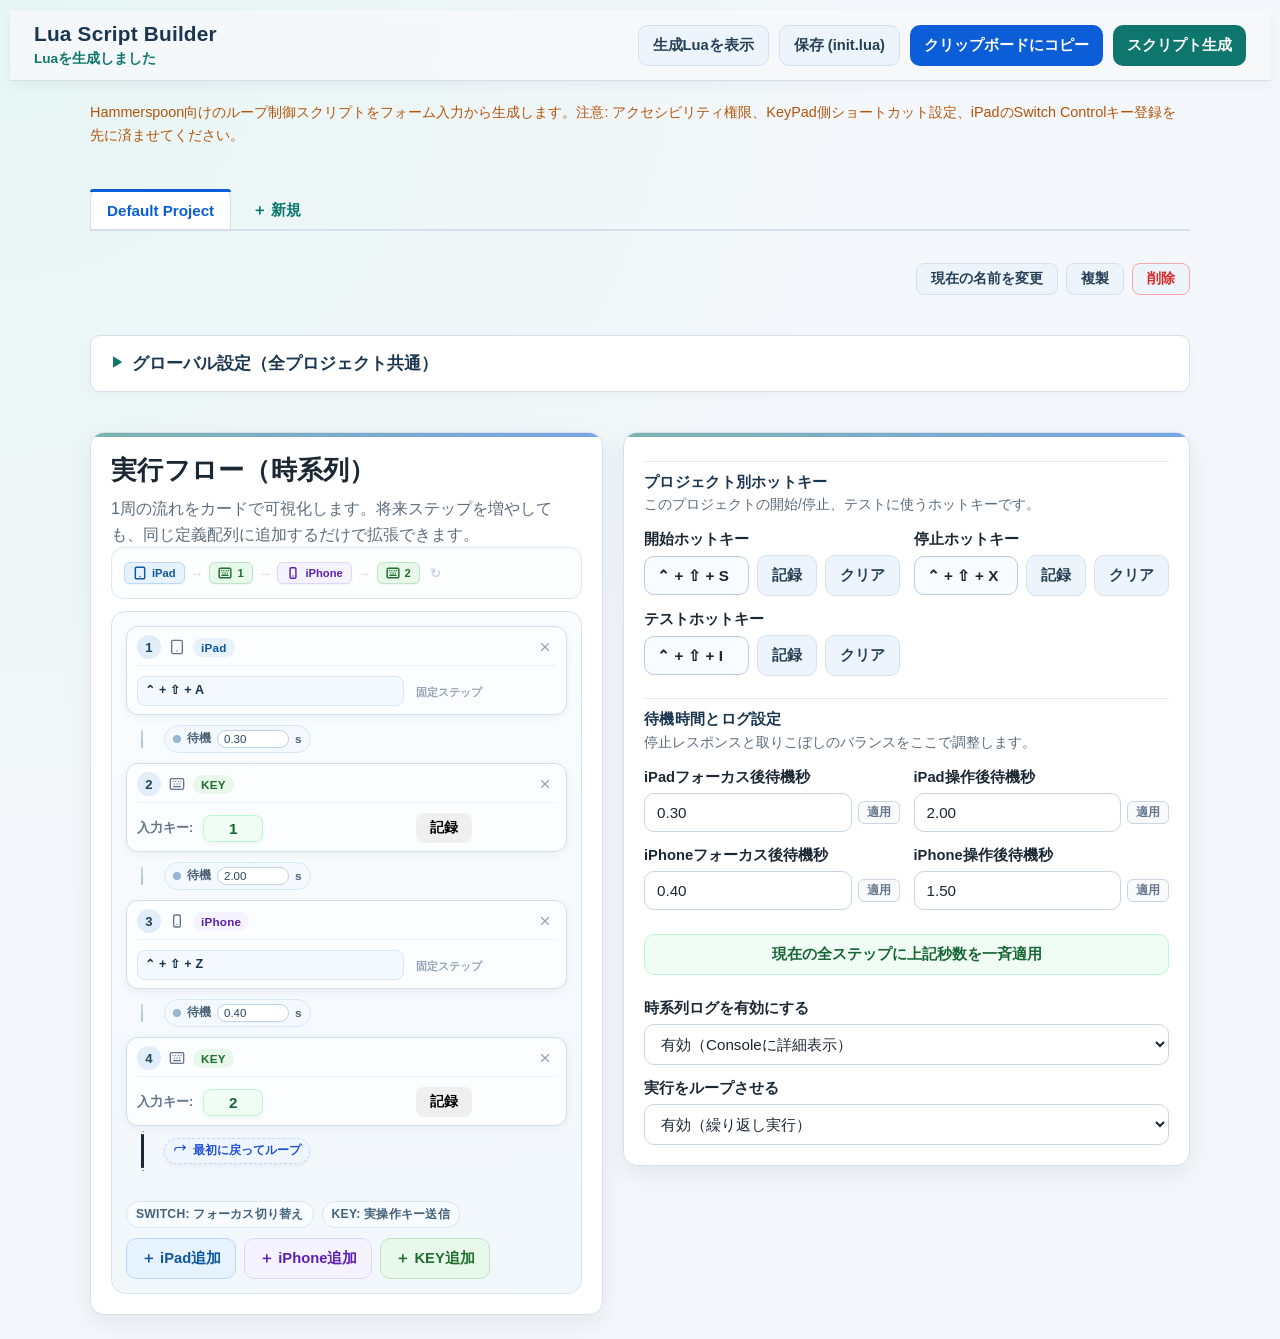
==== commit 3c5f365c: "feat: Refactor UI with sticky header, sidebar, and collapsible settings" ====
--- a/lua-script-builder.html
+++ b/lua-script-builder.html
@@ -688,6 +688,66 @@
       }
     }
 
+    .sticky-header {
+      position: sticky;
+      top: 0;
+      z-index: 1000;
+      background: rgba(246, 248, 250, 0.95);
+      backdrop-filter: blur(8px);
+      padding: 12px 24px;
+      margin: -14px -14px 20px -14px;
+      border-bottom: 1px solid #d7e0ea;
+      display: flex;
+      justify-content: space-between;
+      align-items: center;
+      box-shadow: 0 4px 12px rgba(0, 0, 0, 0.05);
+      flex-wrap: wrap;
+      gap: 12px;
+    }
+    
+    .sticky-sidebar {
+      position: sticky;
+      top: 80px;
+      max-height: calc(100vh - 100px);
+      overflow-y: auto;
+    }
+    
+    details.global-settings {
+      background: var(--surface);
+      border: 1px solid #d7e0ea;
+      border-radius: 10px;
+      margin-bottom: 20px;
+      padding: 16px 20px;
+      box-shadow: 0 4px 12px rgba(0,0,0,0.03);
+    }
+    details.global-settings summary {
+      font-size: 1.05rem;
+      font-weight: 700;
+      cursor: pointer;
+      color: #1b3650;
+      outline: none;
+      list-style: none;
+      display: flex;
+      align-items: center;
+      gap: 8px;
+    }
+    details.global-settings summary::-webkit-details-marker {
+      display: none;
+    }
+    details.global-settings summary::before {
+      content: "▶";
+      font-size: 0.8rem;
+      color: var(--accent);
+      transition: transform 0.2s;
+    }
+    details.global-settings[open] summary::before {
+      transform: rotate(90deg);
+    }
+    details.global-settings .grid {
+      margin-top: 16px;
+    }
+
+
     .tabs-container {
       display: flex;
       gap: 4px;
@@ -741,11 +801,21 @@
   </style>
 </head>
 <body>
+  <div class="sticky-header">
+    <div>
+      <h1 style="margin: 0; font-size: 1.3rem; font-family: var(--font-heading); color: #1b3650;">Lua Script Builder</h1>
+      <div id="status" class="ok" style="margin-top: 4px; font-size: 0.85rem; font-weight: 600; color: var(--accent); min-height: 1.2em;"></div>
+    </div>
+    <div class="actions" style="justify-content: flex-end; margin-top: 0;">
+      <button class="btn-ghost" id="btnToggleOutput">生成Luaを表示</button>
+      <button class="btn-ghost" id="btnDownload">保存 (init.lua)</button>
+      <button class="btn-sub" id="btnCopy">クリップボードにコピー</button>
+      <button class="btn-main" id="btnGenerate">スクリプト生成</button>
+    </div>
+  </div>
+
   <div class="wrap">
-    <section class="card">
-      <h1>Lua Script Builder</h1>
-      <p>Hammerspoon向けのループ制御スクリプトをフォーム入力から生成します。生成後はコピーして ~/.hammerspoon/init.lua に貼り付けます。</p>
-    </section>
+    <p class="hint" style="margin-top: 0; margin-bottom: 20px;">Hammerspoon向けのループ制御スクリプトをフォーム入力から生成します。注意: アクセシビリティ権限、KeyPad側ショートカット設定、iPadのSwitch Controlキー登録を先に済ませてください。</p>
 
     <div class="tabs-container" id="projectTabs"></div>
     <div style="display: flex; gap: 8px; justify-content: flex-end; margin-bottom: 20px;">
@@ -754,8 +824,8 @@
       <button id="btnDeleteProject" class="btn-ghost btn-small" style="color: #dc2626; border-color: #fca5a5;">削除</button>
     </div>
 
-    <section class="card" style="margin-bottom: 20px;">
-      <h2 style="font-size: 1.1rem; margin-top: 0; margin-bottom: 12px; font-family: var(--font-heading);">グローバル設定（全プロジェクト共通）</h2>
+    <details class="global-settings">
+      <summary>グローバル設定（全プロジェクト共通）</summary>
       <div class="grid">
         <div class="row">
           <label for="ipadMoveHotkeyDisplay">iPad切り替えショートカット</label>
@@ -782,7 +852,7 @@
           </div>
         </div>
       </div>
-    </section>
+    </details>
 
       <div class="main-columns">
         <section class="card">
@@ -803,7 +873,7 @@
         </div>
         </section>
 
-        <section class="card">
+        <section class="card sticky-sidebar">
           <div class="grid">
             <div class="span-2">
               <p class="section-title">プロジェクト別ホットキー</p>
@@ -901,18 +971,6 @@
           </div>
         </section>
       </div>
-
-      <section class="card" style="display: flex; flex-direction: column; align-items: center; text-align: center;">
-        <h2 style="font-size: 1.1rem; margin-top: 0; margin-bottom: 12px; font-family: var(--font-heading);">全プロジェクトを統合してスクリプト生成</h2>
-        <div class="actions" style="justify-content: center; margin-top: 0;">
-          <button class="btn-main" id="btnGenerate">スクリプト生成</button>
-          <button class="btn-sub" id="btnCopy">コピー</button>
-          <button class="btn-ghost" id="btnDownload">init.luaとして保存</button>
-          <button class="btn-ghost" id="btnToggleOutput">生成Luaを表示</button>
-        </div>
-        <div class="hint" style="margin-top: 12px;">注意: Hammerspoonのアクセシビリティ権限、KeyPad側ショートカット設定、iPadのSwitch Controlキー登録を先に済ませてください。</div>
-        <div class="ok" id="status"></div>
-      </section>
 
       <section class="card output-card hidden" id="outputCard">
       <div class="row">
